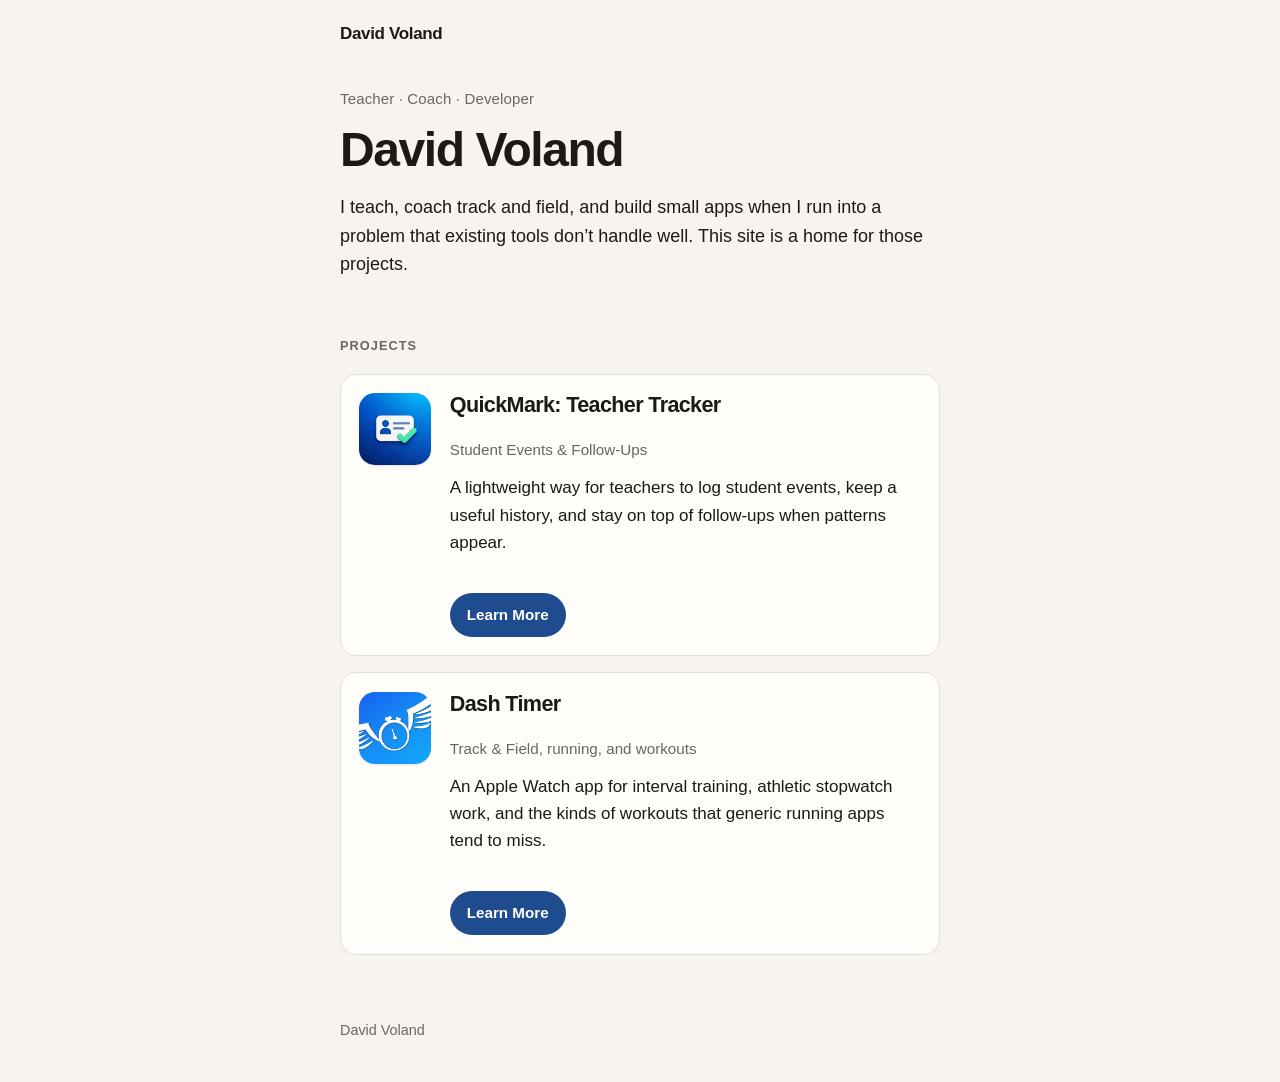
==== index.html @ 4d072905 "Initial personal site for davidvoland.com Static homepage plus QuickMark marketing/support/privacy p" ====
<!DOCTYPE html>
<html lang="en">
<head>
  <meta charset="utf-8">
  <meta name="viewport" content="width=device-width, initial-scale=1">
  <title>David Voland — Teacher, Coach &amp; Developer</title>
  <meta name="description" content="David Voland is a teacher, track and field coach, and independent developer. This is a home for simple apps inspired by teaching, coaching, fitness, and everyday life.">
  <link rel="canonical" href="https://davidvoland.com/">
  <meta property="og:type" content="website">
  <meta property="og:site_name" content="David Voland">
  <meta property="og:title" content="David Voland — Teacher, Coach &amp; Developer">
  <meta property="og:description" content="Simple tools inspired by problems and ideas from teaching, coaching, fitness, and everyday life.">
  <meta property="og:url" content="https://davidvoland.com/">
  <meta property="og:image" content="https://davidvoland.com/assets/og-default.png">
  <meta name="twitter:card" content="summary_large_image">
  <meta name="twitter:title" content="David Voland — Teacher, Coach &amp; Developer">
  <meta name="twitter:description" content="Simple tools inspired by problems and ideas from teaching, coaching, fitness, and everyday life.">
  <meta name="twitter:image" content="https://davidvoland.com/assets/og-default.png">
  <link rel="icon" href="assets/favicon.svg" type="image/svg+xml">
  <link rel="icon" href="assets/favicon-32.png" sizes="32x32" type="image/png">
  <link rel="apple-touch-icon" href="assets/apple-touch-icon.png">
  <link rel="stylesheet" href="css/styles.css">
</head>
<body>
  <a class="skip-link" href="#main">Skip to content</a>
  <header class="site-header">
    <div class="wrap">
      <a class="wordmark" href="./">David Voland</a>
    </div>
  </header>

  <main id="main">
    <div class="wrap">
      <section class="hero">
        <p class="kicker">Teacher · Coach · Developer</p>
        <h1>David Voland</h1>
        <p class="lede">I teach, coach track and field, and build small apps when I run into a problem that existing tools don’t handle well. This site is a home for those projects.</p>
      </section>

      <section aria-labelledby="projects-heading">
        <h2 class="section-title" id="projects-heading">Projects</h2>
        <div class="projects">
          <article class="card">
            <img class="app-icon" src="assets/quickmark-icon.png" width="72" height="72" alt="QuickMark app icon">
            <h2>QuickMark: Teacher Tracker</h2>
            <p class="card-kicker">Student Events &amp; Follow-Ups</p>
            <p class="card-copy">A lightweight way for teachers to log student events, keep a useful history, and stay on top of follow-ups when patterns appear.</p>
            <p class="card-actions">
              <a class="button" href="quickmark/">Learn More</a>
            </p>
          </article>

          <article class="card">
            <img class="app-icon" src="assets/dashtimer-icon.png" width="72" height="72" alt="Dash Timer app icon">
            <h2>Dash Timer</h2>
            <p class="card-kicker">Track &amp; Field, running, and workouts</p>
            <p class="card-copy">An Apple Watch app for interval training, athletic stopwatch work, and the kinds of workouts that generic running apps tend to miss.</p>
            <p class="card-actions">
              <a class="button" href="dashtimer/">Learn More</a>
            </p>
          </article>
        </div>
      </section>
    </div>
  </main>

  <footer class="site-footer">
    <div class="wrap">
      <nav class="footer-nav" aria-label="Footer">
        <a href="./">David Voland</a>
      </nav>
    </div>
  </footer>
</body>
</html>
---- css/styles.css ----
:root {
  --bg: #f7f4ef;
  --bg-elevated: #fffdf9;
  --ink: #1c1917;
  --muted: #6b6560;
  --line: #e4ddd4;
  --accent: #1f4b8f;
  --accent-hover: #163a70;
  --focus: #1f4b8f;
  --coming-soon-bg: #efeae3;
  --radius: 1rem;
  --wrap: 40rem;
  --wrap-wide: 48rem;
  --space: 1.25rem;
  --font: -apple-system, BlinkMacSystemFont, "Segoe UI", Helvetica, Arial, sans-serif;
}

@media (prefers-color-scheme: dark) {
  :root {
    --bg: #161412;
    --bg-elevated: #1e1b18;
    --ink: #f3eee8;
    --muted: #b3aaa2;
    --line: #322d28;
    --accent: #8bb4e8;
    --accent-hover: #b7d0f2;
    --focus: #8bb4e8;
    --coming-soon-bg: #241f1b;
  }
}

*,
*::before,
*::after {
  box-sizing: border-box;
}

html {
  color-scheme: light dark;
  scroll-behavior: smooth;
  overflow-x: hidden;
}

@media (prefers-reduced-motion: reduce) {
  html {
    scroll-behavior: auto;
  }
}

body {
  margin: 0;
  min-height: 100vh;
  display: flex;
  flex-direction: column;
  font-family: var(--font);
  font-size: 1.0625rem;
  line-height: 1.6;
  color: var(--ink);
  background: var(--bg);
  -webkit-font-smoothing: antialiased;
  text-rendering: optimizeLegibility;
}

body > * {
  min-width: 0;
}

img {
  max-width: 100%;
  height: auto;
}

a {
  color: var(--accent);
  text-decoration-thickness: 1px;
  text-underline-offset: 0.18em;
}

a:hover {
  color: var(--accent-hover);
}

:focus-visible {
  outline: 2px solid var(--focus);
  outline-offset: 3px;
}

.skip-link {
  position: absolute;
  left: 0.75rem;
  top: -3rem;
  z-index: 10;
  padding: 0.5rem 0.75rem;
  background: var(--bg-elevated);
  color: var(--ink);
  border-radius: 0.5rem;
}

.skip-link:focus {
  top: 0.75rem;
}

.wrap,
.wrap-wide {
  max-width: var(--wrap);
  margin-inline: auto;
  padding-inline: 1.25rem;
}

.wrap-wide {
  max-width: var(--wrap-wide);
}

.site-header {
  padding: 1.25rem 0 0;
}

.wordmark {
  color: var(--ink);
  text-decoration: none;
  font-weight: 600;
  letter-spacing: -0.02em;
}

.wordmark:hover {
  color: var(--accent);
}

main {
  flex: 1;
  min-width: 0;
  padding: 2.5rem 0 4rem;
}

.hero {
  padding-bottom: 2.75rem;
  max-width: 100%;
}

.kicker {
  margin: 0 0 0.65rem;
  color: var(--muted);
  font-size: 0.9375rem;
  letter-spacing: 0.01em;
}

h1,
h2,
h3 {
  letter-spacing: -0.03em;
  line-height: 1.15;
  font-weight: 600;
  overflow-wrap: break-word;
}

h1 {
  margin: 0 0 1rem;
  font-size: clamp(1.85rem, 7.5vw, 3rem);
  text-wrap: balance;
  overflow-wrap: break-word;
}

h2 {
  margin: 0 0 0.75rem;
  font-size: 1.35rem;
}

h3 {
  margin: 0 0 0.35rem;
  font-size: 1.125rem;
}

.lede,
.prose p {
  margin: 0 0 1rem;
  color: var(--ink);
}

.lede,
.prose p,
.feature p,
.card-copy {
  overflow-wrap: break-word;
}

.lede {
  max-width: 36em;
  font-size: 1.125rem;
}

.section-title {
  margin: 0 0 1.25rem;
  font-size: 0.8rem;
  font-weight: 600;
  letter-spacing: 0.08em;
  text-transform: uppercase;
  color: var(--muted);
}

.projects {
  display: grid;
  gap: 1rem;
  min-width: 0;
}

.card {
  display: flex;
  flex-direction: column;
  gap: 0.55rem;
  padding: 1.15rem;
  background: var(--bg-elevated);
  border: 1px solid var(--line);
  border-radius: var(--radius);
  min-width: 0;
  max-width: 100%;
}

@media (min-width: 640px) {
  .card {
    display: grid;
    grid-template-columns: auto 1fr;
    column-gap: 1.15rem;
    row-gap: 0.35rem;
    align-items: start;
  }

  .card .app-icon {
    grid-column: 1;
    grid-row: 1 / span 4;
  }
}

.app-icon {
  width: 4.5rem;
  height: 4.5rem;
  border-radius: 22%;
  box-shadow: 0 1px 2px rgb(28 25 23 / 12%);
}

.card-kicker {
  margin: 0.15rem 0 0.4rem;
  color: var(--muted);
  font-size: 0.95rem;
}

.card-copy {
  margin: 0 0 0.9rem;
  color: var(--ink);
}

.card-copy:last-child,
.card-actions:last-child {
  margin-bottom: 0;
}

.button {
  display: inline-flex;
  align-items: center;
  justify-content: center;
  min-height: 2.75rem;
  padding: 0.55rem 1rem;
  border-radius: 999px;
  border: 1px solid transparent;
  background: var(--accent);
  color: #fff;
  font-weight: 600;
  font-size: 0.95rem;
  text-decoration: none;
}

.button:hover {
  background: var(--accent-hover);
  color: #fff;
}

.button-secondary {
  background: transparent;
  color: var(--ink);
  border-color: var(--line);
}

.button-secondary:hover {
  background: var(--bg-elevated);
  color: var(--ink);
  border-color: var(--muted);
}

@media (prefers-color-scheme: dark) {
  .button {
    color: #161412;
  }

  .button:hover {
    color: #161412;
  }
}

.coming-soon {
  display: inline-flex;
  align-items: center;
  min-height: 2.75rem;
  padding: 0.45rem 1rem;
  border-radius: 999px;
  background: var(--coming-soon-bg);
  color: var(--muted);
  font-weight: 600;
  font-size: 0.95rem;
}

.product-hero,
.product-hero-text {
  min-width: 0;
  max-width: 100%;
}

.product-hero {
  display: flex;
  flex-direction: column;
  gap: 1.15rem;
  padding-bottom: 2.5rem;
}

.product-hero .app-icon {
  width: 5rem;
  height: 5rem;
}

@media (min-width: 640px) {
  .product-hero {
    flex-direction: row;
    align-items: flex-start;
    gap: 1.5rem;
  }

  .product-hero .app-icon {
    width: 5.5rem;
    height: 5.5rem;
  }
}

.product-hero-text h1 {
  margin-bottom: 0.35rem;
}

.tagline {
  margin: 1rem 0;
  font-size: 1.2rem;
  font-weight: 500;
  letter-spacing: -0.02em;
  max-width: 28rem;
}

.features {
  display: grid;
  gap: 1.75rem;
  padding: 0.5rem 0 2.5rem;
}

.feature p {
  margin: 0;
  color: var(--ink);
}

.quiet {
  color: var(--muted);
  font-size: 0.98rem;
}

.screenshots {
  padding: 0.25rem 0 2.5rem;
}

.screenshot-row {
  display: grid;
  gap: 1rem;
  grid-template-columns: repeat(auto-fit, minmax(9.5rem, 1fr));
}

.screenshot-row img {
  width: 100%;
  border-radius: 1.25rem;
  border: 1px solid var(--line);
  background: var(--bg-elevated);
}

.contact-list {
  list-style: none;
  margin: 1.25rem 0 0;
  padding: 0;
}

.contact-list li {
  margin: 0 0 0.85rem;
}

.contact-list a {
  font-weight: 600;
}

.site-footer {
  padding: 0 0 2.5rem;
  color: var(--muted);
  font-size: 0.9rem;
}

.footer-nav {
  display: flex;
  flex-wrap: wrap;
  gap: 0.35rem 1rem;
  margin: 0;
}

.footer-nav a {
  color: var(--muted);
  text-decoration: none;
}

.footer-nav a:hover {
  color: var(--ink);
  text-decoration: underline;
}

.prose h2 {
  margin-top: 2rem;
}

.prose ul {
  padding-left: 1.2rem;
}

.prose li {
  margin: 0.35rem 0;
}

.updated {
  color: var(--muted);
  font-size: 0.9rem;
}

.sr-only {
  position: absolute;
  width: 1px;
  height: 1px;
  padding: 0;
  margin: -1px;
  overflow: hidden;
  clip: rect(0, 0, 0, 0);
  white-space: nowrap;
  border: 0;
}
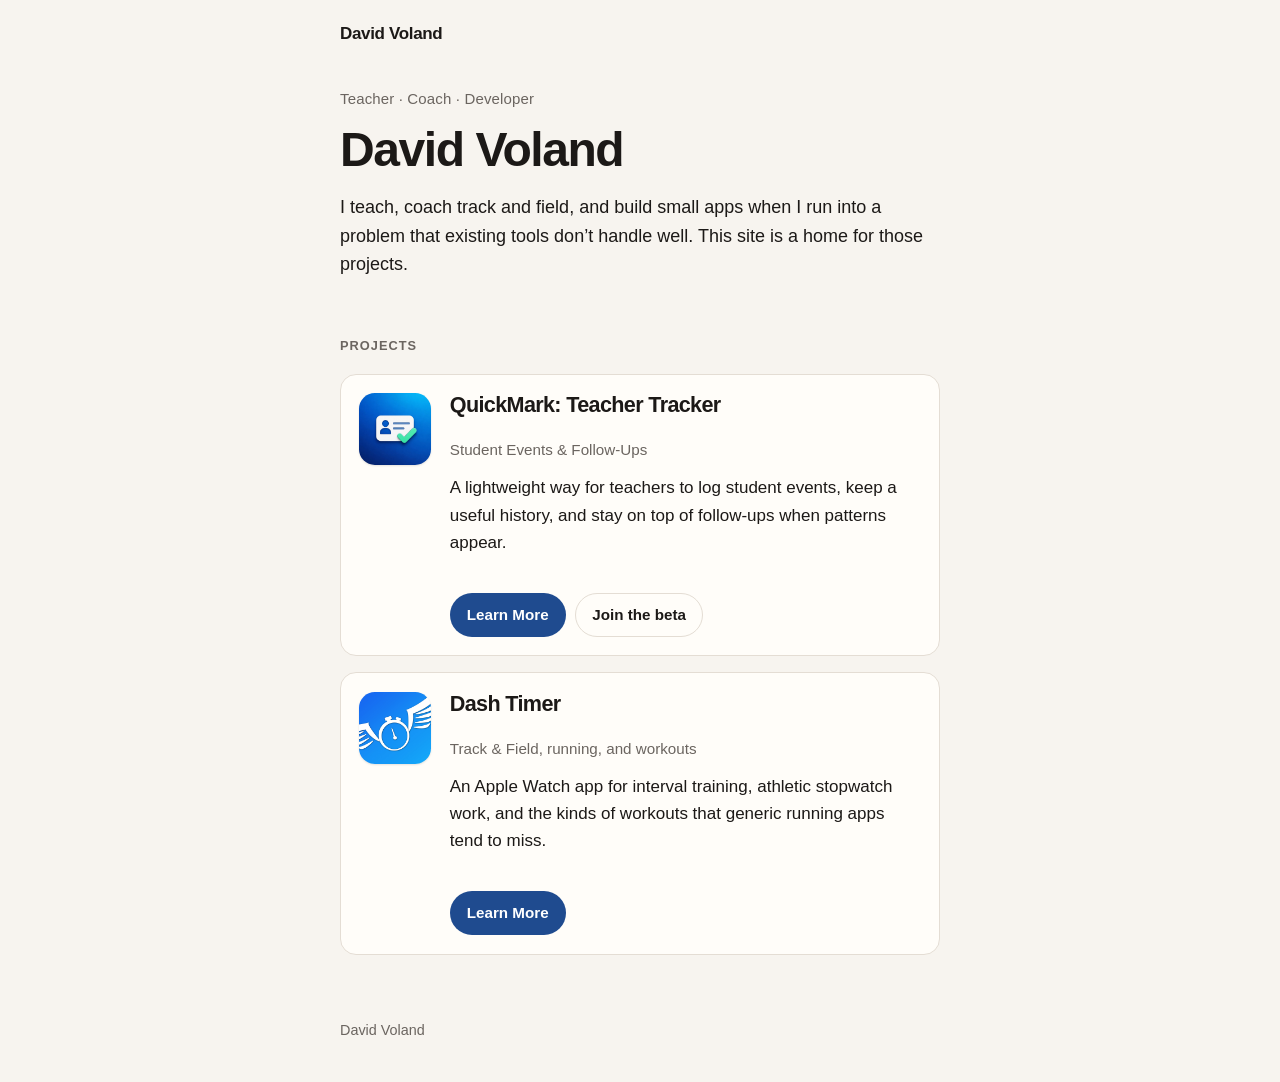
==== commit 06b6e69c: "Show QuickMark TestFlight beta and App Store page copy. Replace Coming Soon with the real TestFlight" ====
--- a/index.html
+++ b/index.html
@@ -47,6 +47,7 @@
             <p class="card-copy">A lightweight way for teachers to log student events, keep a useful history, and stay on top of follow-ups when patterns appear.</p>
             <p class="card-actions">
               <a class="button" href="quickmark/">Learn More</a>
+              <a class="button button-secondary" href="https://testflight.apple.com/join/UVaRaFZU">Join the beta</a>
             </p>
           </article>
 
--- a/css/styles.css
+++ b/css/styles.css
@@ -448,3 +448,35 @@
   white-space: nowrap;
   border: 0;
 }
+
+.product-actions {
+  display: flex;
+  flex-wrap: wrap;
+  gap: 0.6rem;
+  margin: 1.1rem 0 0;
+}
+
+.feature-shot {
+  padding: 2rem 0;
+  border-top: 1px solid var(--line);
+}
+
+.feature-shot p {
+  margin: 0 0 1rem;
+}
+
+.feature-shot img {
+  display: block;
+  width: min(100%, 22rem);
+  margin: 0.5rem auto 0;
+  border-radius: 1.25rem;
+  border: 1px solid var(--line);
+  background: var(--bg-elevated);
+}
+
+.card-actions {
+  display: flex;
+  flex-wrap: wrap;
+  gap: 0.6rem;
+  align-items: center;
+}
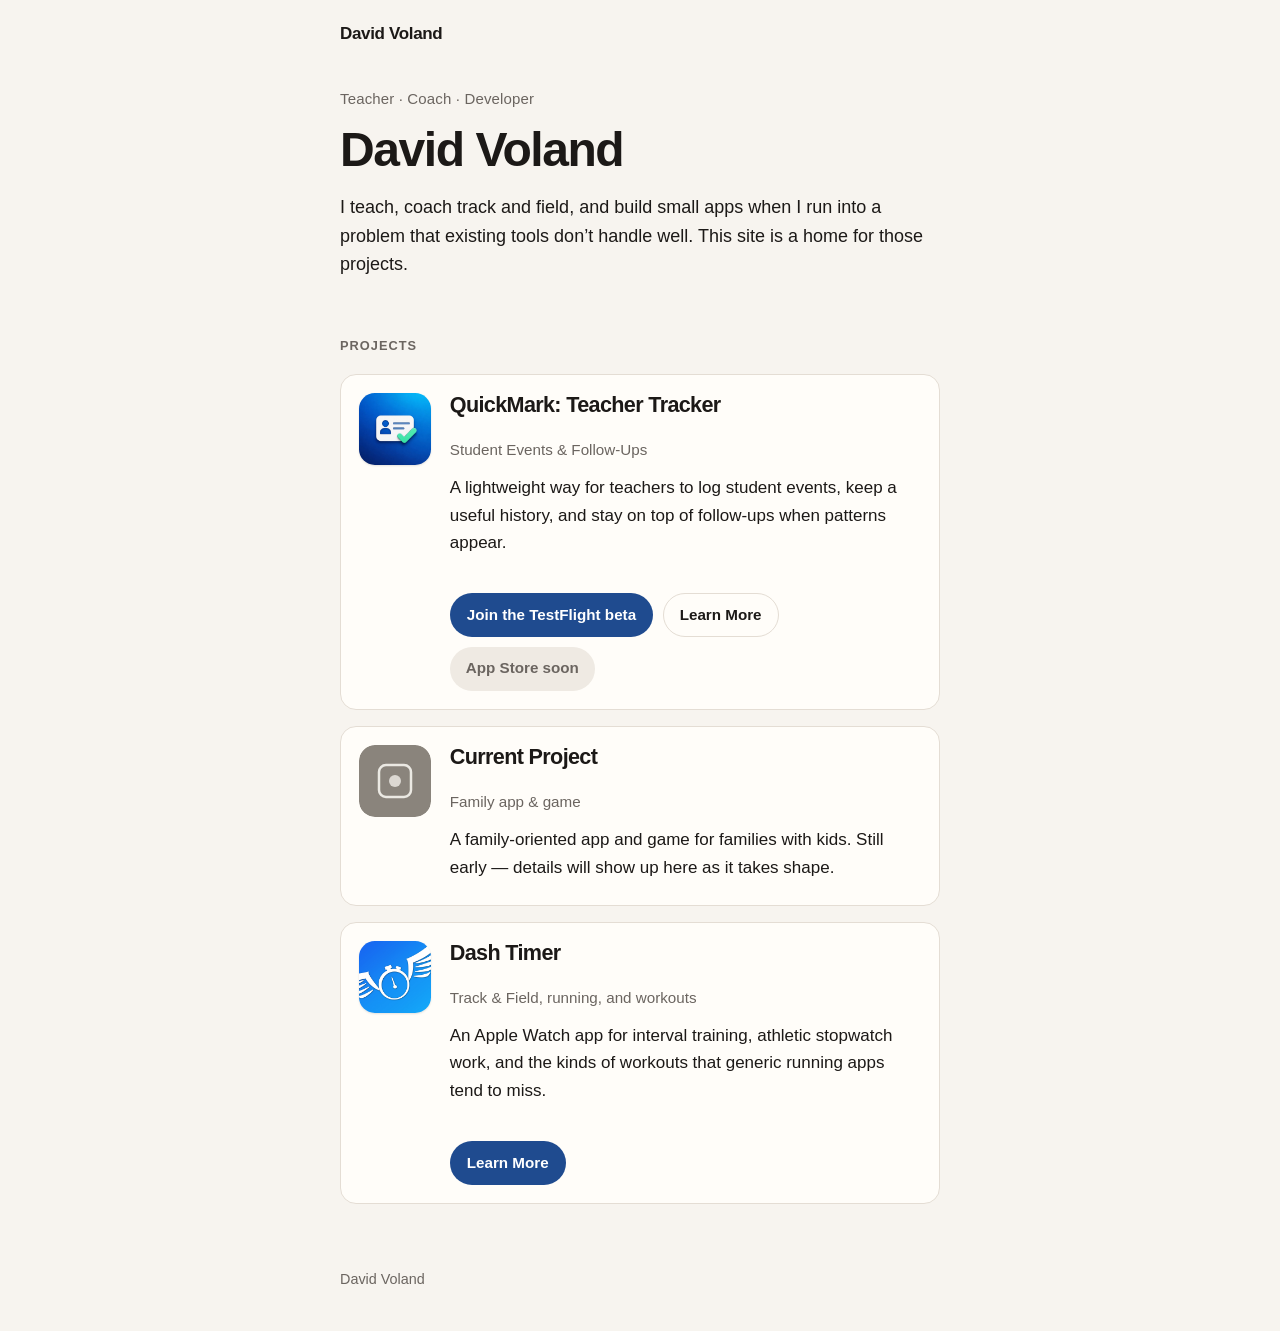
==== commit 45f4d2bc: "Feature Current Project and make QuickMark TestFlight the primary CTA." ====
--- a/index.html
+++ b/index.html
@@ -46,9 +46,17 @@
             <p class="card-kicker">Student Events &amp; Follow-Ups</p>
             <p class="card-copy">A lightweight way for teachers to log student events, keep a useful history, and stay on top of follow-ups when patterns appear.</p>
             <p class="card-actions">
-              <a class="button" href="quickmark/">Learn More</a>
-              <a class="button button-secondary" href="https://testflight.apple.com/join/UVaRaFZU">Join the beta</a>
+              <a class="button" href="https://testflight.apple.com/join/UVaRaFZU">Join the TestFlight beta</a>
+              <a class="button button-secondary" href="quickmark/">Learn More</a>
+              <span class="coming-soon">App Store soon</span>
             </p>
+          </article>
+
+          <article class="card">
+            <img class="app-icon" src="assets/app-placeholder.svg" width="72" height="72" alt="">
+            <h2>Current Project</h2>
+            <p class="card-kicker">Family app &amp; game</p>
+            <p class="card-copy">A family-oriented app and game for families with kids. Still early — details will show up here as it takes shape.</p>
           </article>
 
           <article class="card">
--- a/css/styles.css
+++ b/css/styles.css
@@ -480,3 +480,13 @@
   gap: 0.6rem;
   align-items: center;
 }
+
+.app-icon[src$=".svg"] {
+  background: transparent;
+  box-shadow: none;
+}
+
+.card-actions .coming-soon,
+.product-actions .coming-soon {
+  align-self: center;
+}
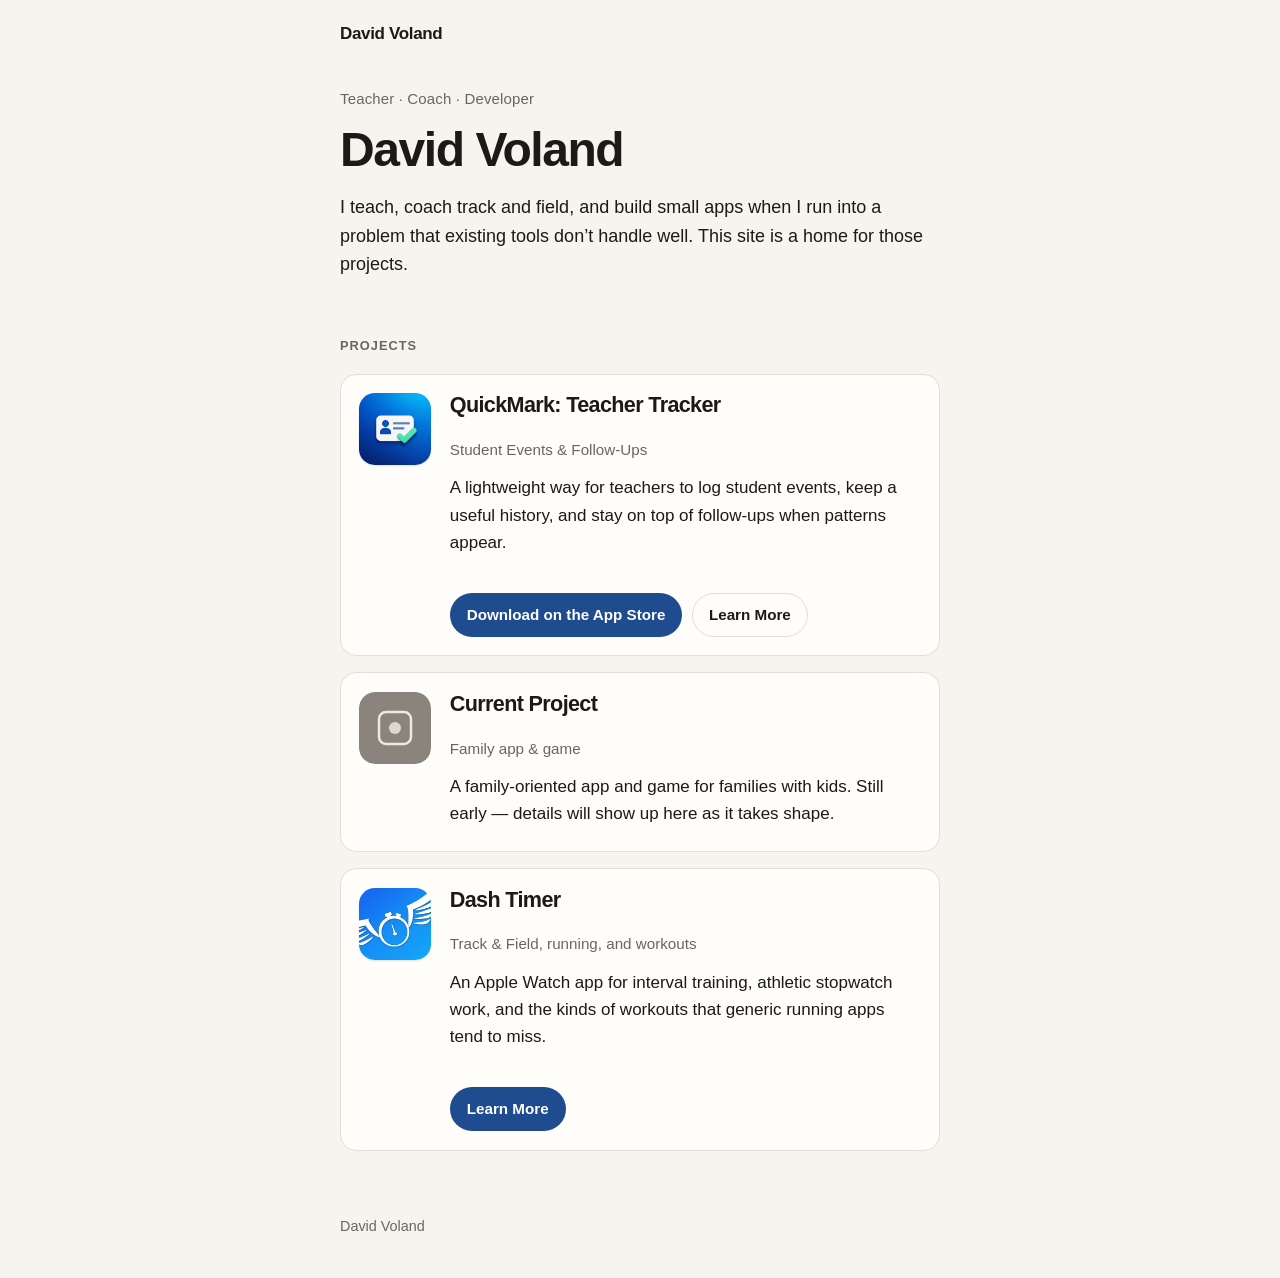
==== commit 697dfcd4: "Point QuickMark CTAs at the live App Store listing. Replace TestFlight join links and “coming soon” " ====
--- a/index.html
+++ b/index.html
@@ -46,9 +46,8 @@
             <p class="card-kicker">Student Events &amp; Follow-Ups</p>
             <p class="card-copy">A lightweight way for teachers to log student events, keep a useful history, and stay on top of follow-ups when patterns appear.</p>
             <p class="card-actions">
-              <a class="button" href="https://testflight.apple.com/join/UVaRaFZU">Join the TestFlight beta</a>
+              <a class="button" href="https://apps.apple.com/us/app/quickmark-teacher-tracker/id6805566572" rel="noopener noreferrer">Download on the App Store</a>
               <a class="button button-secondary" href="quickmark/">Learn More</a>
-              <span class="coming-soon">App Store soon</span>
             </p>
           </article>
 
--- a/css/styles.css
+++ b/css/styles.css
@@ -8,6 +8,8 @@
   --accent-hover: #163a70;
   --focus: #1f4b8f;
   --coming-soon-bg: #efeae3;
+  --button-fg: #fff;
+  --button-secondary-fg: var(--ink);
   --radius: 1rem;
   --wrap: 40rem;
   --wrap-wide: 48rem;
@@ -26,6 +28,8 @@
     --accent-hover: #b7d0f2;
     --focus: #8bb4e8;
     --coming-soon-bg: #241f1b;
+    /* Primary fills are light in dark mode; use dark label text for contrast. */
+    --button-fg: #161412;
   }
 }
 
@@ -262,7 +266,7 @@
   border-radius: 999px;
   border: 1px solid transparent;
   background: var(--accent);
-  color: #fff;
+  color: var(--button-fg);
   font-weight: 600;
   font-size: 0.95rem;
   text-decoration: none;
@@ -270,29 +274,19 @@
 
 .button:hover {
   background: var(--accent-hover);
-  color: #fff;
+  color: var(--button-fg);
 }
 
 .button-secondary {
   background: transparent;
-  color: var(--ink);
+  color: var(--button-secondary-fg);
   border-color: var(--line);
 }
 
 .button-secondary:hover {
   background: var(--bg-elevated);
-  color: var(--ink);
+  color: var(--button-secondary-fg);
   border-color: var(--muted);
-}
-
-@media (prefers-color-scheme: dark) {
-  .button {
-    color: #161412;
-  }
-
-  .button:hover {
-    color: #161412;
-  }
 }
 
 .coming-soon {
